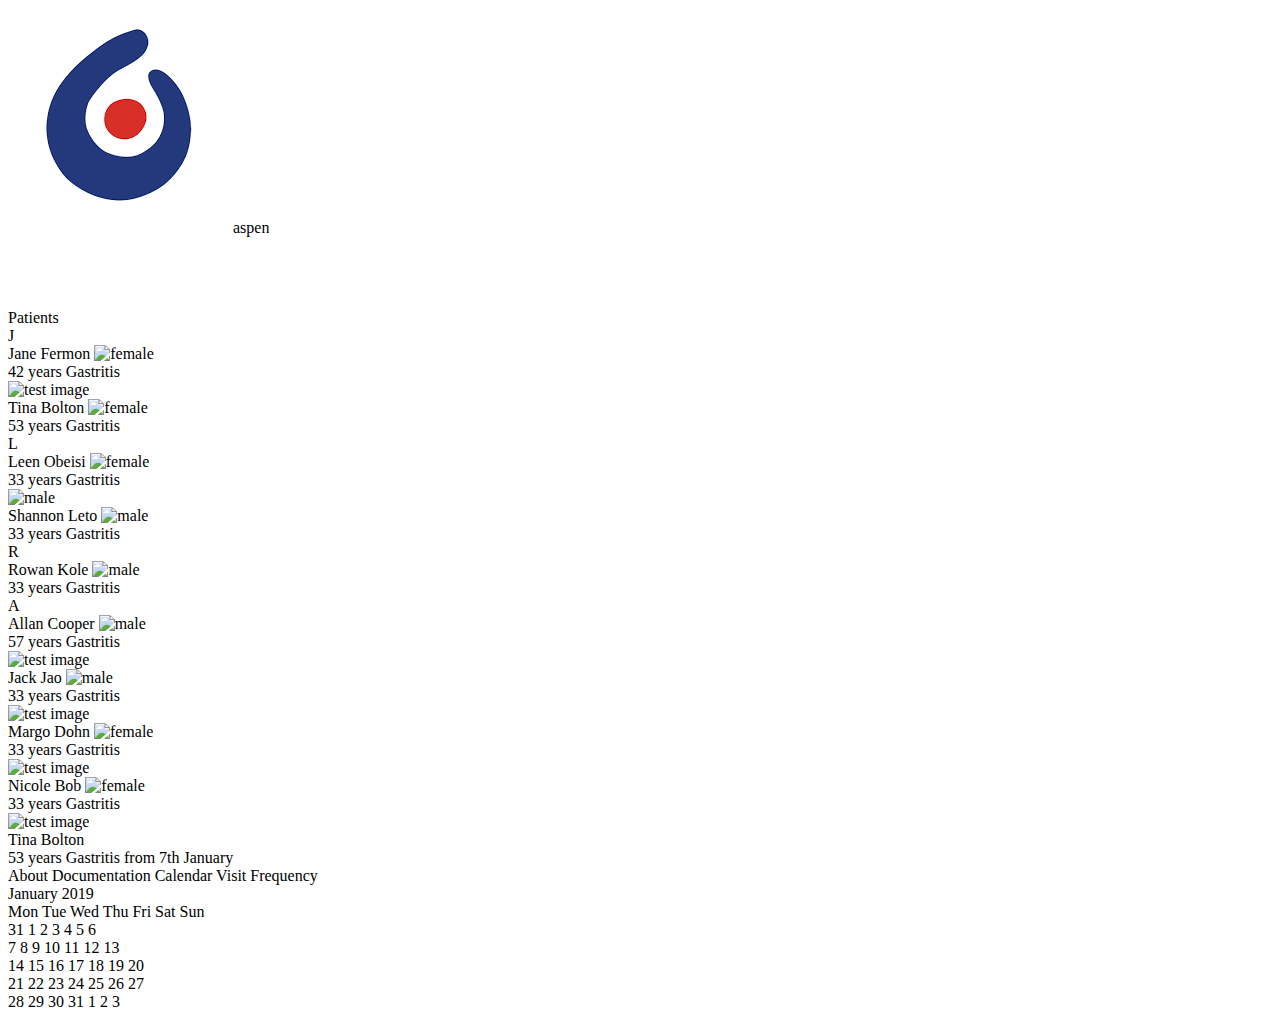
==== index.html @ dfab9bef "Homepage" ====
<!DOCTYPE html>
<html lang="en">
<head>
    <meta charset="UTF-8">
    <meta name="viewport" content="width=device-width, initial-scale=1.0">
    <meta http-equiv="X-UA-Compatible" content="ie=edge">
    <link href="https://fonts.googleapis.com/css?family=Libre+Franklin&display=swap" rel="stylesheet">
    <title>Document</title>
    <link rel="stylesheet" href="style.css">
    <link rel="shortcut icon" href="images/favicon.png" type="image/x-icon">
</head>
<body>
    <div class="main">
        <img src="images/logo.png" alt="logo" id="logo">aspen
        <div class="end">
            <!-- <div class="align">+ Create Documentation</div> -->
            <div>
                <!-- <img src="images/jao.jpg" alt=""> Bob John  -->
            </div>
        </div>
        
    </div>
    <div class="container">
        <div class="box1">
            <div class="space"><img src="images/calendar 3.png" alt=""></div>
            <div class="space"><img src="images/calendar 3.png" alt=""></div>
            <div class="space"><img src="images/discuss-issue.png" alt=""></div>
            <div class="space"><img src="images/notification (3).png" alt=""></div>
        </div>
        <div class="box2">
            <div>Patients</div>
            <div class="structure">
                <div class="left">J</div>
                <div class="right">
                    <div class="up">Jane Fermon <img src="images/female.png" alt="female"></div>
                    <div class="down">42 years  Gastritis</div>
                </div>
            </div>
            <div class="structure active">
                <div class="left-img">
                    <img src="images/tina.jpg" alt="test image">
                </div>
                <div class="right">
                    <div class="up">Tina Bolton <img src="images/female.png" alt="female"></div>
                    <div class="down">53 years  Gastritis</div>
                </div>
            </div>
            <div class="structure">
                <div class="left">L</div>
                <div class="right">
                    <div class="up">Leen Obeisi <img src="images/female.png" alt="female"></div>
                    <div class="down">33 years  Gastritis</div>
                </div>
            </div>
            <div class="structure">
                <div class="left-img">
                    <img src="images/images (1).jpg" alt="male">
                </div>
                <div class="right">
                    <div class="up">Shannon Leto <img src="images/mars.png" alt="male"></div>
                    <div class="down">33 years  Gastritis</div>
                </div>
            </div>
            <div class="structure">
                <div class="left">R</div>
                <div class="right">
                    <div class="up">Rowan Kole <img src="images/mars.png" alt="male"></div>
                    <div class="down">33 years  Gastritis</div>
                </div>
            </div>
            <div class="structure">
                <div class="left">A</div>
                <div class="right">
                    <div class="up">Allan Cooper <img src="images/mars.png" alt="male"></div>
                    <div class="down">57 years  Gastritis</div>
                </div>
            </div>
            <div class="structure">
                <div class="left-img">
                    <img src="images/jao.jpg" alt="test image">
                </div>
                <div class="right">
                    <div class="up">Jack Jao <img src="images/mars.png" alt="male"></div>
                    <div class="down">33 years  Gastritis</div>
                </div>
            </div>
            <div class="structure">
                <div class="left-img">
                    <img src="images/images.jpg" alt="test image">
                </div>
                <div class="right">
                    <div class="up">Margo Dohn <img src="images/female.png" alt="female"></div>
                    <div class="down">33 years  Gastritis</div>
                </div>
            </div>
            <div class="structure">
                <div class="left-img">
                    <img src="images/download.jpg" alt="test image">
                </div>
                <div class="right">
                    <div class="up">Nicole Bob <img src="images/female.png" alt="female"></div>
                    <div class="down">33 years  Gastritis</div>
                </div>
            </div>
        </div>
        <div class="box3">
            <div class="head">
                <div class="left">
                    <img src="images/tina.jpg" alt="test image">
                </div>
                <div class="right">
                    <div class="up">Tina Bolton</div>
                    <div class="down">53 years Gastritis from 7th January</div>
                </div>
            </div>
            <div class="tail">
                <div class="content">
                    <span>About</span>
                    <span>Documentation</span>
                    <span class="highlight">Calendar</span>
                    <span>Visit Frequency</span>
                </div>
            </div>
            <div class="calendar">
                <div class="first">
                    <span>January</span>
                    <span>2019</span>
                </div>
                <div class="days b-bottom">
                    <span>Mon</span>
                    <span>Tue</span>
                    <span>Wed</span>
                    <span>Thu</span>
                    <span>Fri</span>
                    <span>Sat</span>
                    <span>Sun</span>
                </div>
                <div class="row1 bold b-bottom">
                    <span class="fade">31</span>
                    <span>1</span>
                    <span>2</span>
                    <span class="up">3</span>
                    <span>4</span>
                    <span>5</span>
                    <span>6</span>
                </div>
                <div class="row2 bold b-bottom">
                    <span>7</span>
                    <span>8</span>
                    <span>9</span>
                    <span>10</span>
                    <span>11</span>
                    <span>12</span>
                    <span>13</span>
                </div>
                <div class="row3 bold b-bottom">
                    <span>14</span>
                    <span>15</span>
                    <span>16</span>
                    <span>17</span>
                    <span>18</span>
                    <span>19</span>
                    <span>20</span>
                </div>
                <div class="row4 bold b-bottom">
                    <span>21</span>
                    <span>22</span>
                    <span>23</span>
                    <span>24</span>
                    <span>25</span>
                    <span>26</span>
                    <span>27</span>
                </div>
                <div class="row5 bold">
                    <span>28</span>
                    <span>29</span>
                    <span>30</span>
                    <span>31</span>
                    <span class="fade">1</span>
                    <span class="fade">2</span>
                    <span class="fade">3</span>
                </div> 
            </div>
        </div>
    </div>
</body>
</html>
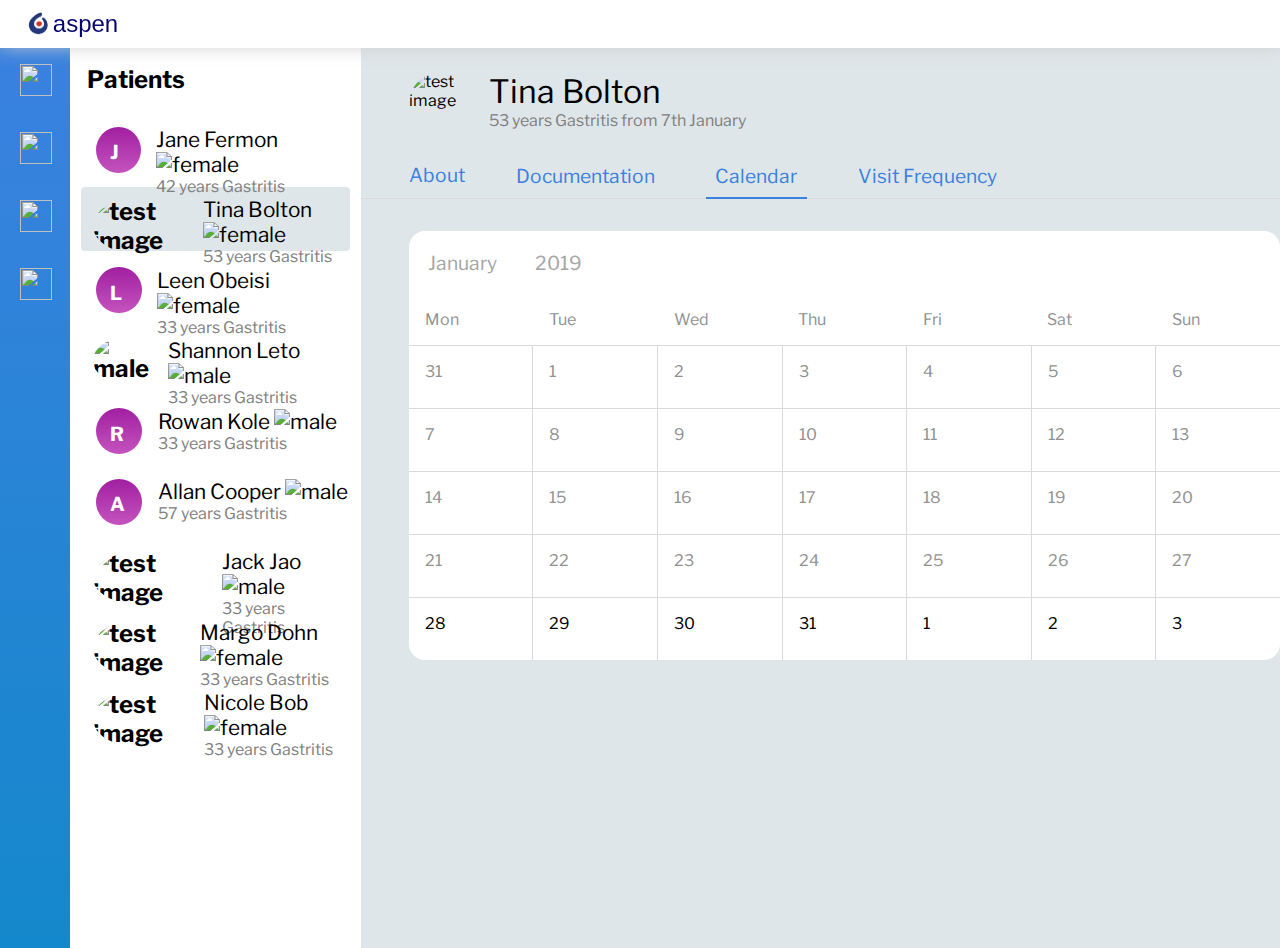
==== commit c7509a7f: "Update index.html" ====
--- a/index.html
+++ b/index.html
@@ -5,8 +5,8 @@
     <meta name="viewport" content="width=device-width, initial-scale=1.0">
     <meta http-equiv="X-UA-Compatible" content="ie=edge">
     <link href="https://fonts.googleapis.com/css?family=Libre+Franklin&display=swap" rel="stylesheet">
-    <title>Document</title>
-    <link rel="stylesheet" href="style.css">
+    <title>ASPEN Dashboard</title>
+    <link rel="stylesheet" href="css/style.css">
     <link rel="shortcut icon" href="images/favicon.png" type="image/x-icon">
 </head>
 <body>
@@ -184,4 +184,4 @@
         </div>
     </div>
 </body>
-</html>+</html>
--- a/css/style.css
+++ b/css/style.css
@@ -0,0 +1,337 @@
+body{
+    margin: 0;
+    padding: 0;
+    overflow-x: hidden;
+    overflow-y: hidden;
+    user-select: none;
+    font-family: 'Libre Franklin', sans-serif;
+}
+
+#logo{
+    height: 1.2em;
+    width: 1.2em;
+    margin-left: 1em;
+}
+
+.main{
+    position: fixed;
+    top: 0;
+    height: 2em;
+    font-size: 1.5em;
+    font-family: Arial, "Helvetica Neue";
+    display: flex;
+    flex-direction: row;
+    align-items: center;
+    color: rgb(5, 5, 114);
+    box-shadow: 0 -2px 20px #ccc;
+    z-index: 999;
+    width: 100%;
+    background-color: #fff;
+}
+
+.align{
+    float: right;
+    background: linear-gradient(to right,red, orange);
+    font-size: .7em;
+    color: #fff;
+    padding: .4em;
+    border-radius: 4px;
+    right: 0;
+    font-weight: bold;
+}
+
+.container{
+    position: absolute;
+    top: 2.8em;
+    width: 100%;
+    height: auto;
+    background-color: #eee;
+    background: #1488CC;  /* fallback for old browsers */
+    background: -webkit-linear-gradient(to top, #1488CC, #3a81df);  /* Chrome 10-25, Safari 5.1-6 */
+    background: linear-gradient(to top, #1488CC, #3a81df); /* W3C, IE 10+/ Edge, Firefox 16+, Chrome 26+, Opera 12+, Safari 7+ */
+    display: flex;
+    margin-top: .2em;
+    z-index: 1;
+}
+
+.box1{
+    width: 70px;
+/*CHANGE HEIGHT EVENTUARRY TO 90vh  */
+    height: 100vh;
+    color: #fff;
+    display: flex;
+    flex-direction: column;
+    align-content: center;
+    flex-wrap: wrap;
+    margin-left: 2px;
+}
+
+.box1 img{
+    height: 2em;
+    width: 2em;
+    margin: 0 auto;
+}
+
+.space{
+    margin: 1em 0 1em;
+}
+
+
+
+
+
+
+
+
+
+
+
+
+
+
+
+
+
+/* BOX 2 */
+
+.box2{
+    width: 300px;
+    height: 100vh;
+    background-color: #fff;
+    color: #000;
+}
+
+.box2 div:nth-child(1){
+    font-size: 1.5em;
+    padding: .7em;
+    font-weight: bold;
+}
+
+.structure{
+    margin: .4em .7em .4em;
+    height: 4em;
+    border-radius: 4px;
+    /* background-color: rgb(248, 246, 246); */
+    display: flex;
+    /* align-content: center; */
+}
+
+.active{
+    background-color: rgb(223, 230, 233);
+}
+
+.box2 .structure .left{
+    font-size: 1.2em;
+    color: #fff;
+    width: 1em;
+    height: 1em;
+    margin: .5em .8em .5em;
+    border-radius: 50%;
+    background: linear-gradient(to top, rgb(196, 83, 190), #a11fa1);
+    background-color: rgb(243, 243, 243);
+}
+
+.box2 .structure .left-img{
+    margin: 0;
+    padding: 0;
+}
+
+.box2 .structure .left-img img{
+    height: 2em;
+    width: 2em;
+    border-radius: 50%;
+    margin: .4em .5em .4em;
+}
+
+.box2 .structure .right{
+    float: right;
+    display: flex;
+    flex-direction: column;
+}
+
+.box2 .structure .right .up{
+    margin-top: 10px;
+    padding: 0;
+    font-size: 1.3em;
+    color: rgb(0, 0, 0);
+    font-weight: normal;
+    font-family: 'Libre Franklin', sans-serif;
+}
+
+.up img{
+    height: .9em;
+}
+
+.box2 .structure .right .down{
+    padding: 0;
+    font-size: 1em;
+    color: grey;
+}
+
+
+
+
+
+
+
+
+
+
+
+
+
+
+
+
+/* BOX 3 */
+
+.box3{
+    width: calc(100% - 332px);
+    height: 100vh;   
+    background-color: rgb(223, 230, 233);
+}
+
+.head{
+    width: 100%;
+    display: flex;
+    flex-direction: row;
+    margin-top: 1.5em;
+}
+
+.box3 .head .left img{
+    height: 4em;
+    width: 4em;
+    border-radius: 50%;
+    float: left;  
+    margin: 0 1em 0 3em;
+}
+
+.box3 .right .up{
+    font-size: 2em;
+    font-family: 'Libre Franklin', sans-serif;
+    font-weight: normal;
+}
+
+.box3 .right .down{
+    font-size: 1em;
+    color: grey;
+    font-family: 'Libre Franklin', sans-serif;
+}
+
+.tail{
+    width: 100%;
+    border-bottom: 1.5px solid rgb(219, 218, 218);  
+    margin-top: 1em; 
+}
+
+.content{
+    margin-left: 3em;
+    margin-top: 1em;
+    padding: .7em 0 .7em;
+}
+
+.content span{
+    margin-right: 2em;
+    font-size: 1.2em;
+    color: #3a81df;
+}
+
+.highlight{
+    border-bottom: 2px solid #3a81df;
+}
+
+.content span:nth-child(n+2){
+    padding: .5em;
+}
+
+.calendar{
+    border-radius: 1em; 
+    max-width: 900px;
+    max-height: 550px;
+    background-color: #fff;
+    margin: 2em 0 0 3em;
+}
+
+.first{
+    display: flex;
+    flex-wrap: wrap;
+    flex: content;
+}
+
+.first span{
+    font-size: 1.2em;
+    color: rgb(165, 165, 165);
+}
+
+.first span:first-child{
+    margin: 1em;
+}
+
+.first span:nth-child(2){
+    /* float: right; */
+    margin: 1em;
+}
+
+.days, .row1, .row2, .row3, .row4, .row5{
+    display: flex;
+    width: 100%;
+}
+
+.calendar .days span, 
+.calendar .row1 span,
+.calendar .row2 span,
+.calendar .row3 span,
+.calendar .row4 span,
+.calendar .row5 span{
+    padding: 1em;
+    width: calc(100% / 7);
+}
+
+.b-bottom{
+    border-bottom: .5px solid rgb(219, 218, 218);
+    color: rgb(146, 146, 146);
+}
+
+.calendar .row1 span, 
+.calendar .row2 span,
+.calendar .row3 span,
+.calendar .row4 span,
+.calendar .row5 span{
+    height: calc(450px / 15);
+    border-right: .5px solid rgb(219, 218, 218);
+}
+
+.calendar .row1 span:last-child,
+.calendar .row2 span:last-child,
+.calendar .row3 span:last-child,
+.calendar .row4 span:last-child,
+.calendar .row5 span:last-child{
+    border-right: none;
+}
+
+
+
+
+/* FIX FADE AND BOLD */
+/* .calendar .bold{
+    font-weight: bold;
+}
+
+.fade{
+    color: #eee;
+    font-weight: normal;
+} */
+
+/* .calendar .row1 .diff{
+    display: flex;
+    /* flex-direction: column; 
+} */
+
+/* .calendar .row1 .down{
+    text-decoration: none;
+    font-weight: none;
+    margin-top: 4em;
+} */
+
+/* .calendar .row1 span:(n) */
+
